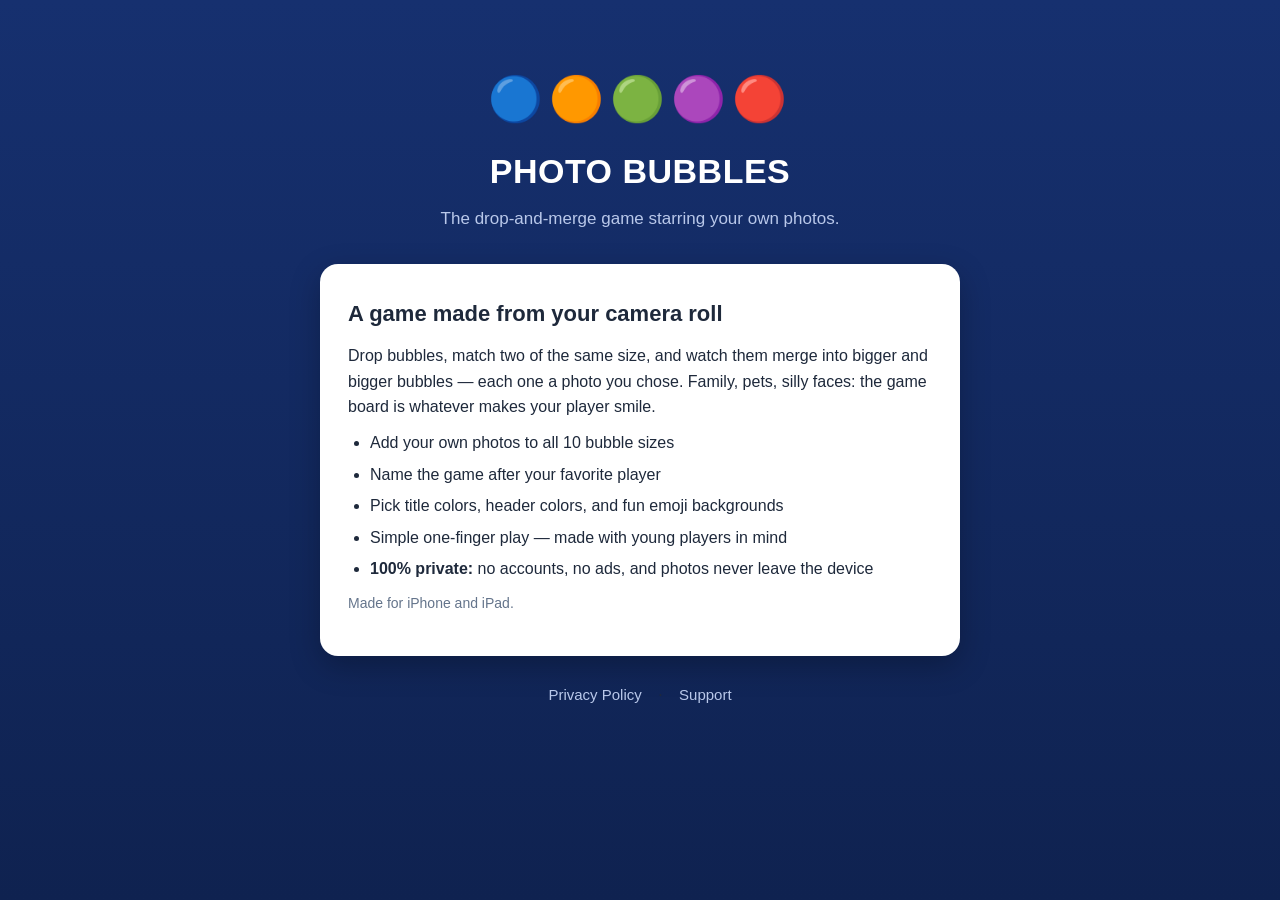
==== index.html @ 683b1e49 "Photo Bubbles site: landing, privacy policy, support" ====
<!doctype html>
<html lang="en">
<head>
<meta charset="utf-8">
<meta name="viewport" content="width=device-width, initial-scale=1">
<title>Photo Bubbles</title>
<link rel="stylesheet" href="style.css">
</head>
<body>
<div class="wrap">
  <header>
    <div class="bubbles">🔵🟠🟢🟣🔴</div>
    <h1>PHOTO BUBBLES</h1>
    <p class="tag">The drop-and-merge game starring your own photos.</p>
  </header>
  <div class="card">
    <h2>A game made from your camera roll</h2>
    <p>Drop bubbles, match two of the same size, and watch them merge into
    bigger and bigger bubbles — each one a photo you chose. Family, pets,
    silly faces: the game board is whatever makes your player smile.</p>
    <ul>
      <li>Add your own photos to all 10 bubble sizes</li>
      <li>Name the game after your favorite player</li>
      <li>Pick title colors, header colors, and fun emoji backgrounds</li>
      <li>Simple one-finger play — made with young players in mind</li>
      <li><strong>100% private:</strong> no accounts, no ads, and photos never
      leave the device</li>
    </ul>
    <p class="muted">Made for iPhone and iPad.</p>
  </div>
  <nav>
    <a href="privacy/">Privacy Policy</a> ·
    <a href="support/">Support</a>
  </nav>
</div>
</body>
</html>
---- style.css ----
:root {
  --navy: #16306f;
  --navy-deep: #0f2250;
  --text: #1e293b;
  --muted: #64748b;
  --card: #ffffff;
}
* { margin: 0; padding: 0; box-sizing: border-box; }
body {
  font-family: -apple-system, BlinkMacSystemFont, "Segoe UI", Roboto, Helvetica, Arial, sans-serif;
  background: linear-gradient(180deg, var(--navy) 0%, var(--navy-deep) 100%);
  min-height: 100vh;
  color: var(--text);
  line-height: 1.6;
}
.wrap { max-width: 680px; margin: 0 auto; padding: 40px 20px 60px; }
header { text-align: center; color: #fff; padding: 24px 0 32px; }
header .bubbles { font-size: 44px; letter-spacing: 6px; }
header h1 { font-size: 34px; font-weight: 900; margin-top: 10px; letter-spacing: 0.5px; }
header p.tag { color: #b9c8ea; margin-top: 6px; font-size: 17px; }
.card {
  background: var(--card);
  border-radius: 18px;
  padding: 32px 28px;
  box-shadow: 0 10px 30px rgba(0,0,0,0.25);
}
.card h2 { font-size: 22px; margin-bottom: 12px; }
.card h3 { font-size: 17px; margin: 22px 0 6px; }
.card p { margin: 10px 0; }
.card ul { margin: 10px 0 10px 22px; }
.card li { margin: 6px 0; }
.big {
  font-size: 19px;
  font-weight: 700;
  background: #eef4ff;
  border-radius: 12px;
  padding: 14px 16px;
  margin: 16px 0;
}
.muted { color: var(--muted); font-size: 14px; margin-top: 18px; }
a { color: #2563eb; }
nav { text-align: center; margin-top: 26px; }
nav a { color: #b9c8ea; margin: 0 12px; font-size: 15px; text-decoration: none; }
nav a:hover { color: #fff; text-decoration: underline; }
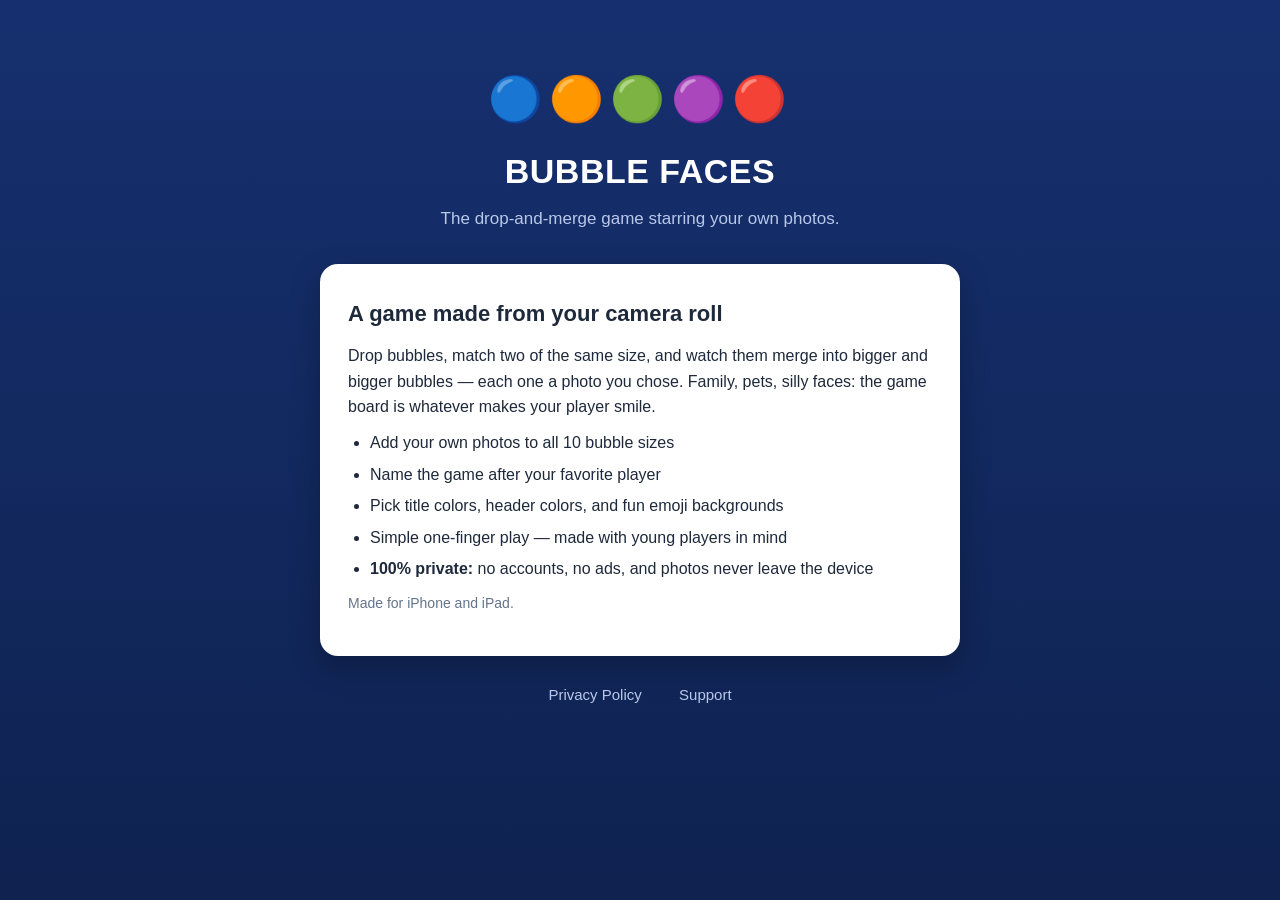
==== commit 08d62953: "Rename to Bubble Faces (App Store name decided)" ====
--- a/index.html
+++ b/index.html
@@ -3,14 +3,14 @@
 <head>
 <meta charset="utf-8">
 <meta name="viewport" content="width=device-width, initial-scale=1">
-<title>Photo Bubbles</title>
+<title>Bubble Faces</title>
 <link rel="stylesheet" href="style.css">
 </head>
 <body>
 <div class="wrap">
   <header>
     <div class="bubbles">🔵🟠🟢🟣🔴</div>
-    <h1>PHOTO BUBBLES</h1>
+    <h1>BUBBLE FACES</h1>
     <p class="tag">The drop-and-merge game starring your own photos.</p>
   </header>
   <div class="card">
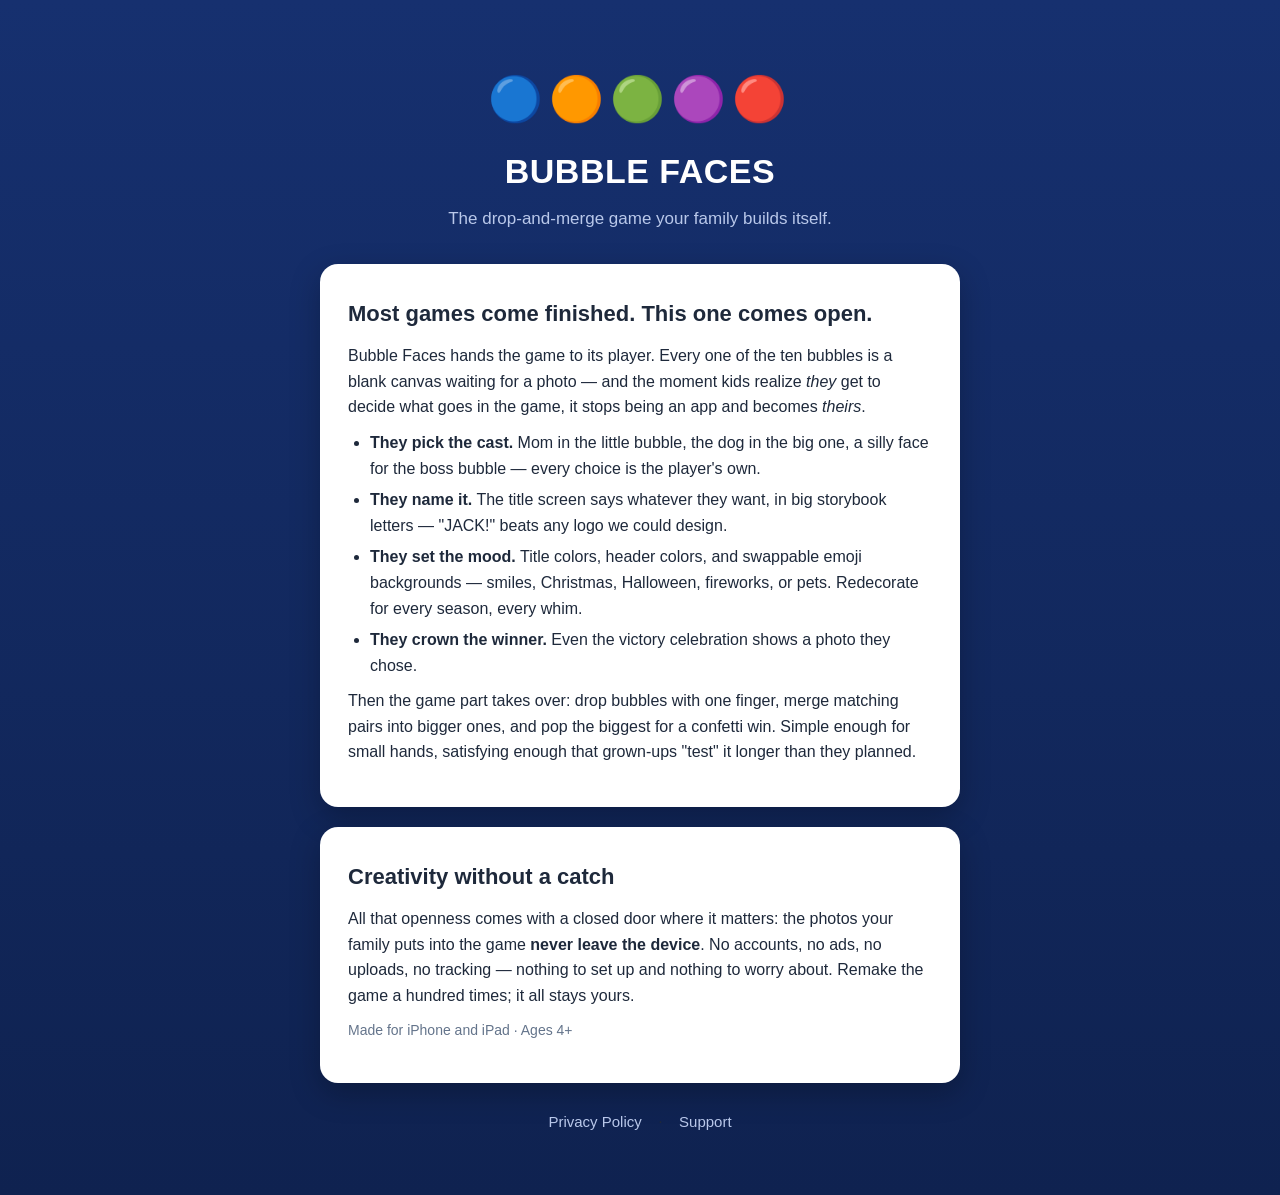
==== commit 30a063d6: "Landing page: creativity/customization-focused promo copy" ====
--- a/index.html
+++ b/index.html
@@ -11,23 +11,44 @@
   <header>
     <div class="bubbles">🔵🟠🟢🟣🔴</div>
     <h1>BUBBLE FACES</h1>
-    <p class="tag">The drop-and-merge game starring your own photos.</p>
+    <p class="tag">The drop-and-merge game your family builds itself.</p>
   </header>
+
   <div class="card">
-    <h2>A game made from your camera roll</h2>
-    <p>Drop bubbles, match two of the same size, and watch them merge into
-    bigger and bigger bubbles — each one a photo you chose. Family, pets,
-    silly faces: the game board is whatever makes your player smile.</p>
+    <h2>Most games come finished. This one comes open.</h2>
+    <p>Bubble Faces hands the game to its player. Every one of the ten
+    bubbles is a blank canvas waiting for a photo — and the moment kids
+    realize <em>they</em> get to decide what goes in the game, it stops being
+    an app and becomes <em>theirs</em>.</p>
     <ul>
-      <li>Add your own photos to all 10 bubble sizes</li>
-      <li>Name the game after your favorite player</li>
-      <li>Pick title colors, header colors, and fun emoji backgrounds</li>
-      <li>Simple one-finger play — made with young players in mind</li>
-      <li><strong>100% private:</strong> no accounts, no ads, and photos never
-      leave the device</li>
+      <li><strong>They pick the cast.</strong> Mom in the little bubble, the
+      dog in the big one, a silly face for the boss bubble — every choice is
+      the player's own.</li>
+      <li><strong>They name it.</strong> The title screen says whatever they
+      want, in big storybook letters — "JACK!" beats any logo we could
+      design.</li>
+      <li><strong>They set the mood.</strong> Title colors, header colors,
+      and swappable emoji backgrounds — smiles, Christmas, Halloween,
+      fireworks, or pets. Redecorate for every season, every whim.</li>
+      <li><strong>They crown the winner.</strong> Even the victory
+      celebration shows a photo they chose.</li>
     </ul>
-    <p class="muted">Made for iPhone and iPad.</p>
+    <p>Then the game part takes over: drop bubbles with one finger, merge
+    matching pairs into bigger ones, and pop the biggest for a confetti
+    win. Simple enough for small hands, satisfying enough that grown-ups
+    "test" it longer than they planned.</p>
   </div>
+
+  <div class="card" style="margin-top:20px">
+    <h2>Creativity without a catch</h2>
+    <p>All that openness comes with a closed door where it matters: the
+    photos your family puts into the game <strong>never leave the
+    device</strong>. No accounts, no ads, no uploads, no tracking — nothing
+    to set up and nothing to worry about. Remake the game a hundred times;
+    it all stays yours.</p>
+    <p class="muted">Made for iPhone and iPad · Ages 4+</p>
+  </div>
+
   <nav>
     <a href="privacy/">Privacy Policy</a> ·
     <a href="support/">Support</a>
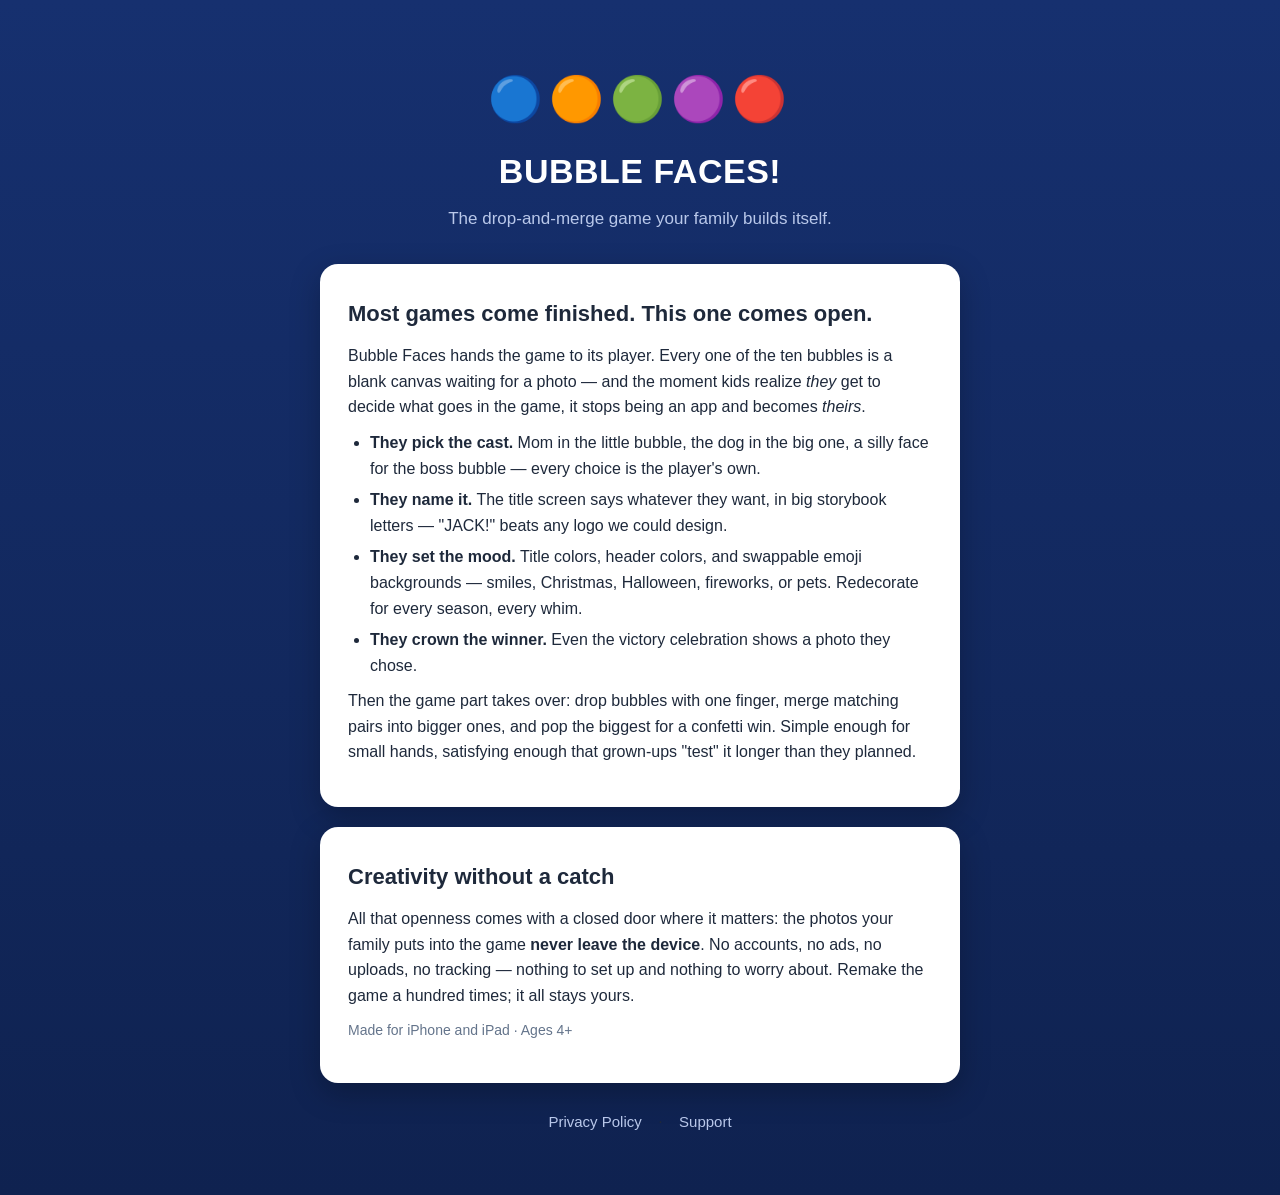
==== commit 178274d1: "Store name landed: Bubble Faces!" ====
--- a/index.html
+++ b/index.html
@@ -3,14 +3,14 @@
 <head>
 <meta charset="utf-8">
 <meta name="viewport" content="width=device-width, initial-scale=1">
-<title>Bubble Faces</title>
+<title>Bubble Faces!</title>
 <link rel="stylesheet" href="style.css">
 </head>
 <body>
 <div class="wrap">
   <header>
     <div class="bubbles">🔵🟠🟢🟣🔴</div>
-    <h1>BUBBLE FACES</h1>
+    <h1>BUBBLE FACES!</h1>
     <p class="tag">The drop-and-merge game your family builds itself.</p>
   </header>
 
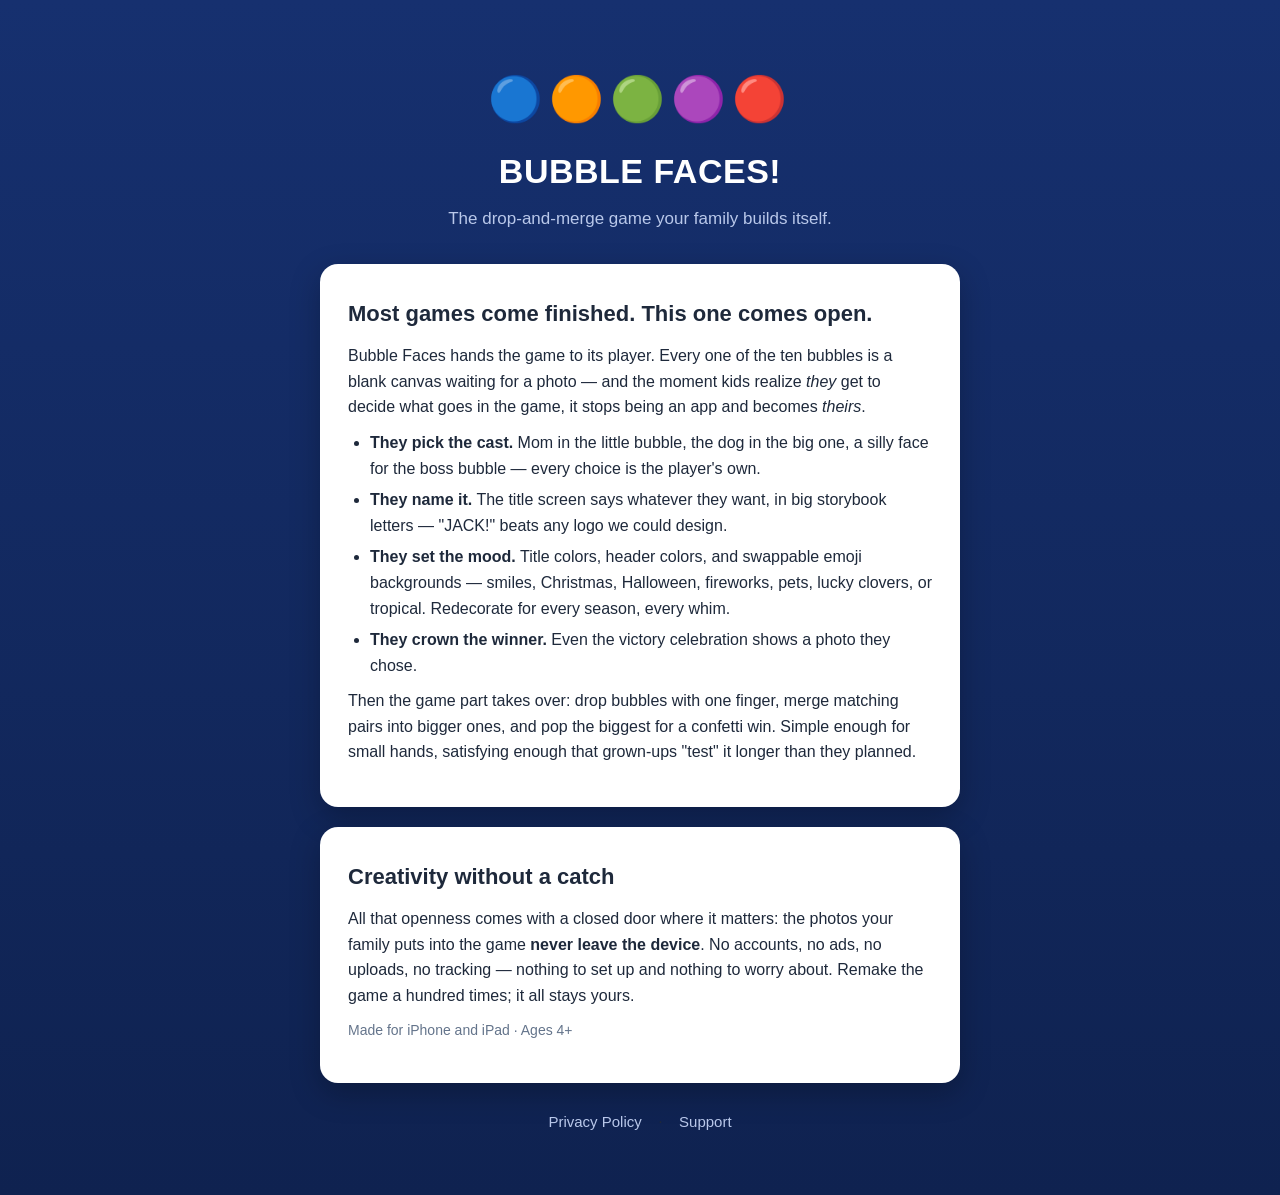
==== commit 25b5201a: "Backgrounds list: add Lucky + Tropical" ====
--- a/index.html
+++ b/index.html
@@ -29,7 +29,8 @@
       design.</li>
       <li><strong>They set the mood.</strong> Title colors, header colors,
       and swappable emoji backgrounds — smiles, Christmas, Halloween,
-      fireworks, or pets. Redecorate for every season, every whim.</li>
+      fireworks, pets, lucky clovers, or tropical. Redecorate for every
+      season, every whim.</li>
       <li><strong>They crown the winner.</strong> Even the victory
       celebration shows a photo they chose.</li>
     </ul>
